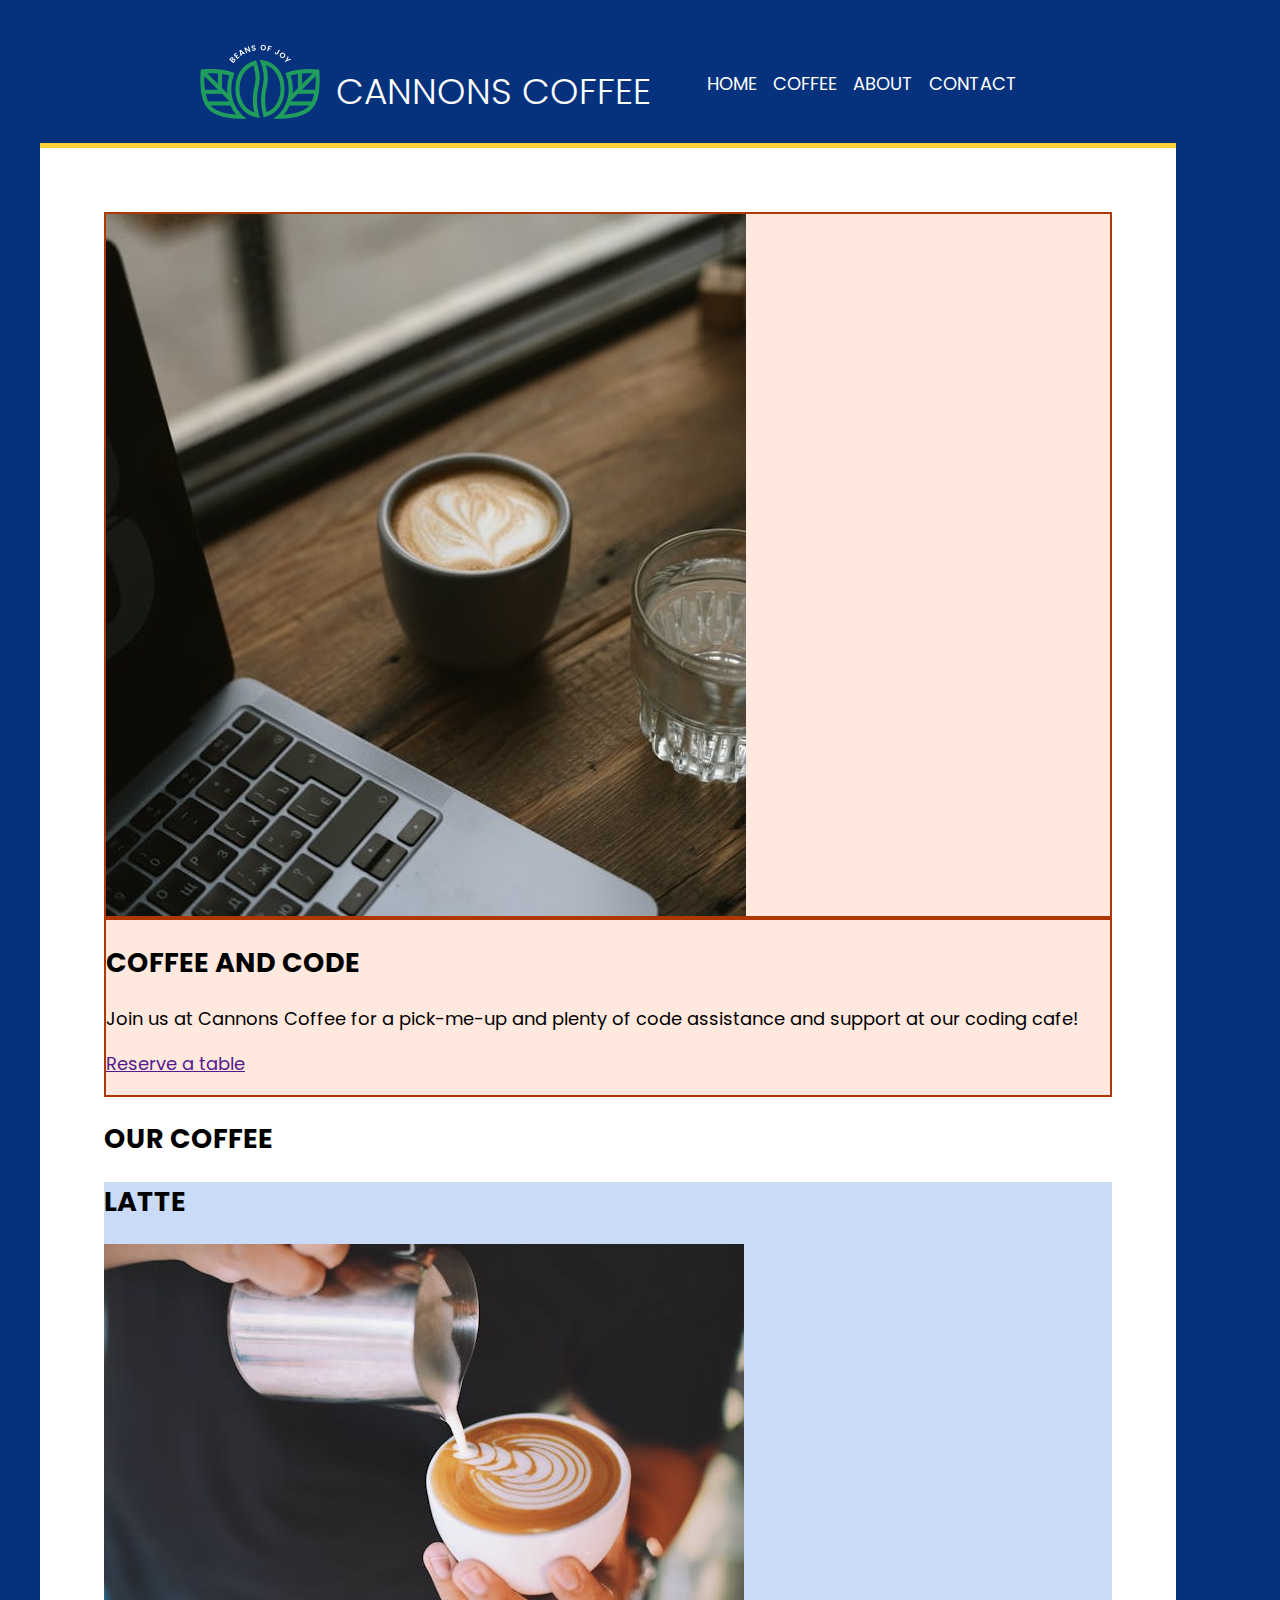
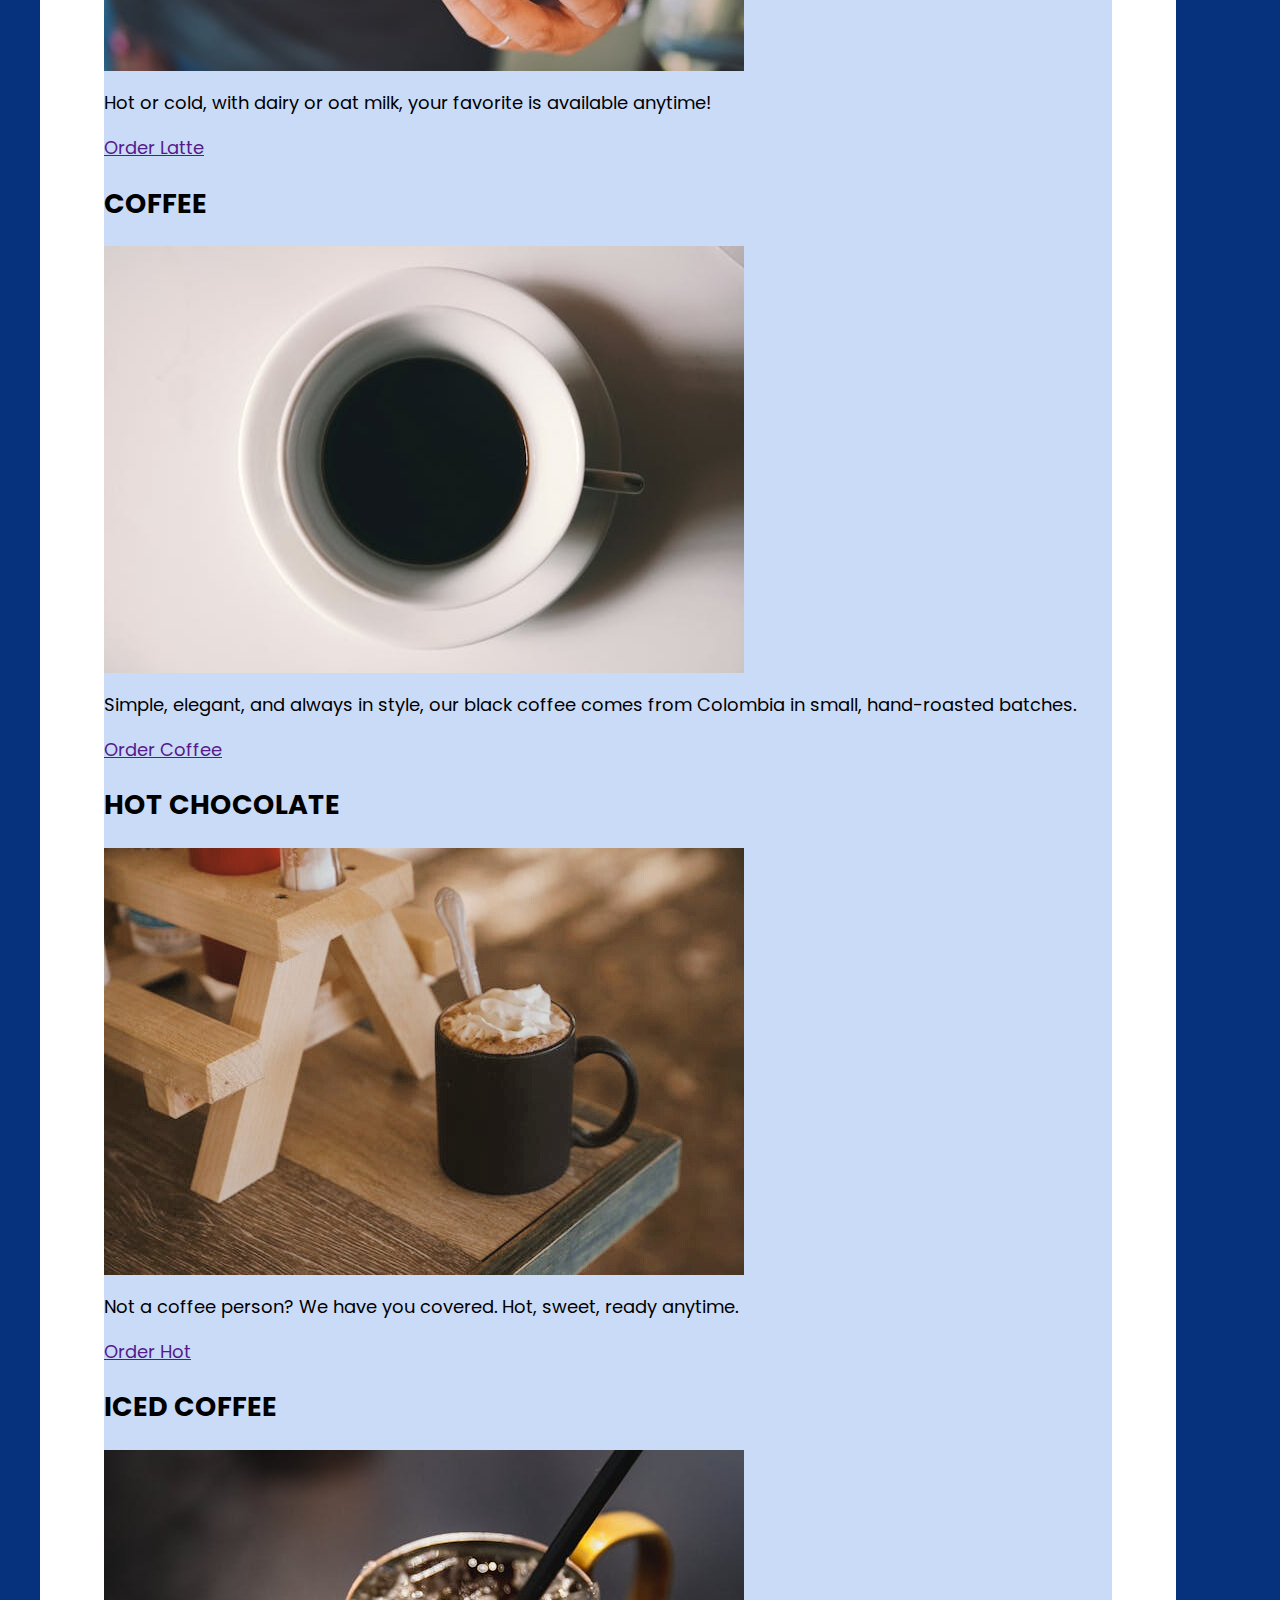
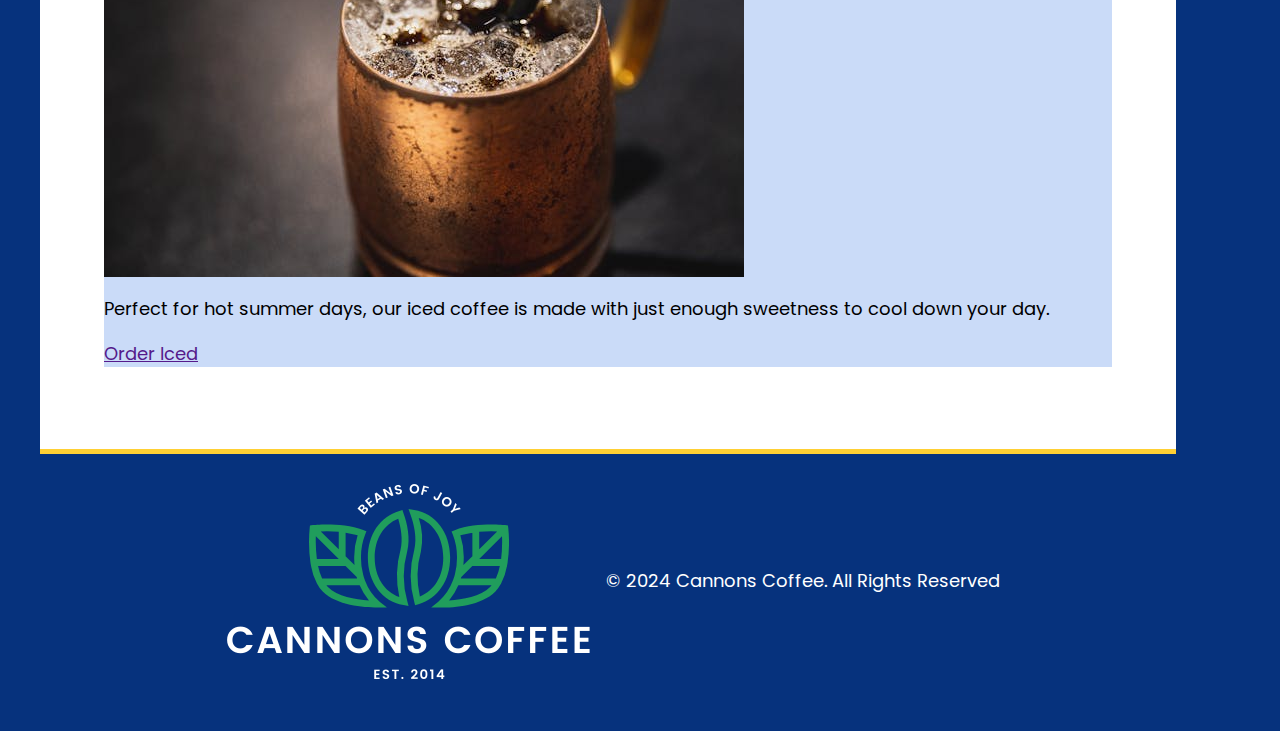
==== index.html @ 334e5f70 "update" ====
<head>
  <meta charset="UTF-8" />
  <meta name="viewport" content="width=device-width, initial-scale=1.0" />
  <title>cannons-coffee</title>
  <link rel="stylesheet" href="css/styles.css" />
</head>
<body>
  <div class="container">
    <header>
      <div class="logo">
        <a
          ><img src="images/logo-nav.webp" alt="Cannons Coffee, Beans of Joy"
        /></a>
        <h1>Cannons Coffee</h1>
      </div>
      <nav>
        <ul>
          <li><a href="index.html" target="blank"> Home </a></li>
          <li><a href="latte.html" target="_blank">Coffee</a></li>
          <li>
            <a href="https://www.starbucks.com/" target="_blank">About</a>
          </li>
          <li>
            <a href="mailto:lajoie.bradley2@gmail.com" target="_blank"
              >Contact</a
            >
          </li>
        </ul>
      </nav>
    </header>
    <main>
      <div class="parentone">
        <div class="child">
          <img
            src="images/coffee-computer.jpg"
            alt="Laptop with a cup of coffee and a glass of water"
          />
        </div>
        <div class="child">
          <h2>Coffee and Code</h2>
          <p>
            Join us at Cannons Coffee for a pick-me-up and plenty of code
            assistance and support at our coding cafe!
          </p>
          <p>
            <a href="" target="_blank" class="greenbutton">Reserve a table</a>
          </p>
        </div>
      </div>

      <h2>Our Coffee</h2>
      <div class="wrapper">
        <div class="coffeecard">
          <h2>Latte</h2>
          <img src="images/latte.jpg" alt="latte in a cup" />

          <p>
            Hot or cold, with dairy or oat milk, your favorite is available
            anytime!
          </p>
          <p><a href="" target="_blank" class="button">Order Latte</a></p>
        </div>

        <div class="coffeecard">
          <h2>Coffee</h2>
          <img src="images/coffee.jpg" alt="coffee in a cup" />

          <p>
            Simple, elegant, and always in style, our black coffee comes from
            Colombia in small, hand-roasted batches.
          </p>
          <p><a href="" target="_blank" class="button">Order Coffee</a></p>
        </div>

        <div class="coffeecard">
          <h2>Hot Chocolate</h2>
          <img
            src="images/hotchoc.jpg"
            alt="Hot Chocolate in a cup with whipped cream"
          />
          <p>
            Not a coffee person? We have you covered. Hot, sweet, ready anytime.
          </p>
          <p><a href="" target="_blank" class="button">Order Hot</a></p>
        </div>

        <div class="coffeecard">
          <h2>Iced Coffee</h2>
          <img src="images/iced.jpg" alt="Iced coffee in a mug with a straw" />

          <p>
            Perfect for hot summer days, our iced coffee is made with just
            enough sweetness to cool down your day.
          </p>
          <p><a href="" target="_blank" class="button">Order Iced</a></p>
        </div>
      </div>
    </main>

    <footer>
      <img
        src="images/logo-footer.webp"
        alt="Cannons Coffee, Beans of Joy! Est. 2014"
      />
      <p>&copy; 2024 Cannons Coffee. All Rights Reserved</p>
    </footer>
  </div>
</body>
---- css/styles.css ----
@import url("https://fonts.googleapis.com/css2?family=Poppins:ital,wght@0,100;0,200;0,300;0,400;0,500;0,600;0,700;0,800;0,900;1,100;1,200;1,300;1,400;1,500;1,600;1,700;1,800;1,900&display=swap");

:root {
  --black: #000000;
  --Catalina: #06327d;
  --Bluetiful: #2b70e4;
  --vegan: #209d5c;
  --Sunglow: #ffd034;
  --white: #ffffff;
  --lightblue: #cadbf8;
  --common-font: Poppins;
}

/* BASIC FORMATTING */
html {
  box-sizing: border-box;
}
*,
*:before,
*:after {
  box-sizing: inherit;
}
.container {
  max-width: 1200px;
  padding: 2rem;
  margin: center;
}
img {
  max-width: 100%;
}

body {
  font-family: var(--common-font);
  font-size: 1.125rem;
  color: var(--black);
  background-color: var(--Catalina);
}

.wrapper {
  font-family: var(--common-font);
  max-width: 1200px;
  padding: 0;
  margin: 0 auto;
  background-color: var(--lightblue);
}

main {
  background-color: var(--white);
  padding: 4rem;
  text-align: left;
  border-bottom: 5px solid var(--Sunglow);
  border-top: 5px solid var(--Sunglow);
}
.parent {
}
.logo {
  display: flex;
  flex-wrap: center;
  gap: 1rem;
}

header {
  color: var(--white);
  text-transform: uppercase;
  font-weight: normal;
  display: flex;
  flex-flow: row wrap;
  justify-content: center;
  align-items: center;
  gap: 1rem;
}
h1 {
  font-weight: 300;
}
nav ul {
  list-style: none;
  padding-bottom: 1rem;
  margin: 0;
  display: flex;
  flex-flow: row wrap;
  gap: 1rem;
  justify-content: center;
}
nav a {
  color: var(--white);
  text-decoration: none;
  display: block;
}

h2 {
  text-transform: uppercase;
  text-decoration: none;
}

.parent {
  display: grid;
  grid-template-columns: 1fr 1fr;
  gap: 1rem;
}
.child {
  border: 2px solid #af3702;
  background-color: #ffe8de;
}

.header {
}
footer {
  display: flex;
  flex-flow: row wrap;
  justify-content: center;
  align-items: center;
  text-align: center;
  color: var(--white);
  padding-top: 1rem;
}

@media (min-width: 700px) {
  .parent {
    grid-template-columns: 1 fr 1fr;
  }
  .box5 {
    grid-column: 1/3;
  }
}

@media (min-width: 900px) {
  .parent {
    grid-template-columns: 1fr 1fr 1fr 1fr;
  }
}
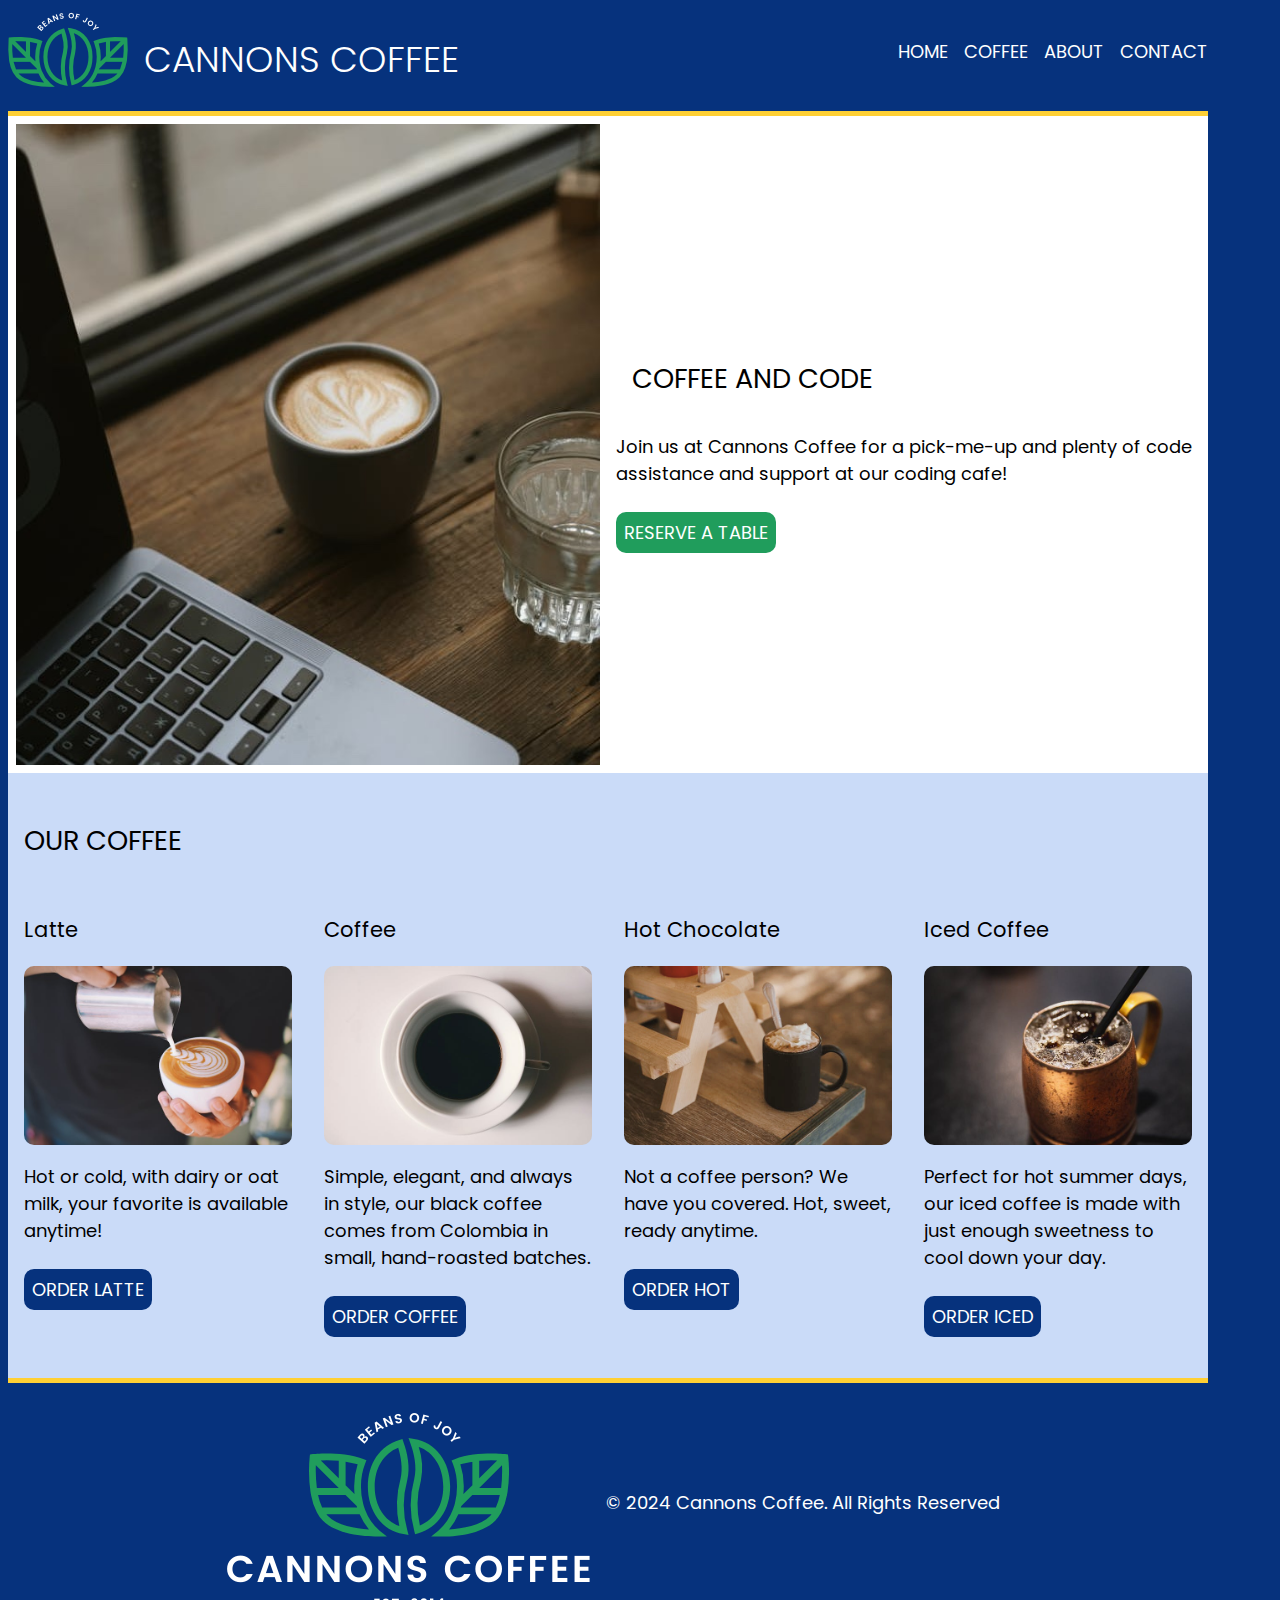
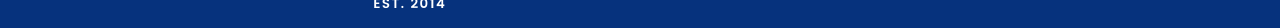
==== commit 9a8c1e15: "updated css" ====
--- a/index.html
+++ b/index.html
@@ -47,33 +47,33 @@
           </p>
         </div>
       </div>
+      <div class="ourcoffee"><h2>Our Coffee</h2></div>
 
-      <h2>Our Coffee</h2>
-      <div class="wrapper">
+      <div class="parenttwo">
         <div class="coffeecard">
-          <h2>Latte</h2>
+          <h3>Latte</h3>
           <img src="images/latte.jpg" alt="latte in a cup" />
 
           <p>
             Hot or cold, with dairy or oat milk, your favorite is available
             anytime!
           </p>
-          <p><a href="" target="_blank" class="button">Order Latte</a></p>
+          <p><a href="" target="_blank" class="bluebutton">Order Latte</a></p>
         </div>
 
         <div class="coffeecard">
-          <h2>Coffee</h2>
+          <h3>Coffee</h3>
           <img src="images/coffee.jpg" alt="coffee in a cup" />
 
           <p>
             Simple, elegant, and always in style, our black coffee comes from
             Colombia in small, hand-roasted batches.
           </p>
-          <p><a href="" target="_blank" class="button">Order Coffee</a></p>
+          <p><a href="" target="_blank" class="bluebutton">Order Coffee</a></p>
         </div>
 
         <div class="coffeecard">
-          <h2>Hot Chocolate</h2>
+          <h3>Hot Chocolate</h3>
           <img
             src="images/hotchoc.jpg"
             alt="Hot Chocolate in a cup with whipped cream"
@@ -81,18 +81,18 @@
           <p>
             Not a coffee person? We have you covered. Hot, sweet, ready anytime.
           </p>
-          <p><a href="" target="_blank" class="button">Order Hot</a></p>
+          <p><a href="" target="_blank" class="bluebutton">Order Hot</a></p>
         </div>
 
         <div class="coffeecard">
-          <h2>Iced Coffee</h2>
+          <h3>Iced Coffee</h3>
           <img src="images/iced.jpg" alt="Iced coffee in a mug with a straw" />
 
           <p>
             Perfect for hot summer days, our iced coffee is made with just
             enough sweetness to cool down your day.
           </p>
-          <p><a href="" target="_blank" class="button">Order Iced</a></p>
+          <p><a href="" target="_blank" class="bluebutton">Order Iced</a></p>
         </div>
       </div>
     </main>
--- a/css/styles.css
+++ b/css/styles.css
@@ -9,6 +9,7 @@
   --white: #ffffff;
   --lightblue: #cadbf8;
   --common-font: Poppins;
+  --radius: 10px;
 }
 
 /* BASIC FORMATTING */
@@ -22,43 +23,22 @@
 }
 .container {
   max-width: 1200px;
-  padding: 2rem;
   margin: center;
 }
 img {
   max-width: 100%;
 }
-
-body {
-  font-family: var(--common-font);
-  font-size: 1.125rem;
-  color: var(--black);
-  background-color: var(--Catalina);
-}
-
-.wrapper {
-  font-family: var(--common-font);
-  max-width: 1200px;
-  padding: 0;
-  margin: 0 auto;
-  background-color: var(--lightblue);
-}
-
 main {
-  background-color: var(--white);
-  padding: 4rem;
   text-align: left;
   border-bottom: 5px solid var(--Sunglow);
   border-top: 5px solid var(--Sunglow);
 }
-.parent {
-}
+
 .logo {
   display: flex;
   flex-wrap: center;
   gap: 1rem;
 }
-
 header {
   color: var(--white);
   text-transform: uppercase;
@@ -69,9 +49,7 @@
   align-items: center;
   gap: 1rem;
 }
-h1 {
-  font-weight: 300;
-}
+
 nav ul {
   list-style: none;
   padding-bottom: 1rem;
@@ -87,44 +65,108 @@
   display: block;
 }
 
+body {
+  font-family: var(--common-font);
+  font-size: 1.125rem;
+  color: var(--black);
+  background-color: var(--Catalina);
+}
+
+.wrapper {
+  font-family: var(--common-font);
+  max-width: 1200px;
+  margin: 0 auto;
+  background-color: var(--lightblue);
+}
+
+h1 {
+  font-weight: 300;
+}
 h2 {
   text-transform: uppercase;
   text-decoration: none;
+  font-weight: 400;
+  margin: auto;
+  padding: 1rem;
+  padding-top: 3rem;
+}
+h3 {
+  font-weight: 400;
+}
+p {
+  margin-bottom: 2rem;
+}
+.parentone {
+  display: grid;
+  grid-template-columns: 1fr 1fr;
+  align-items: center;
+  gap: 1rem;
+  padding: 0.5rem;
+  background-color: var(--white);
+}
+.child {
+  text-align: left;
 }
 
-.parent {
-  display: grid;
-  grid-template-columns: 1fr 1fr;
-  gap: 1rem;
-}
-.child {
-  border: 2px solid #af3702;
-  background-color: #ffe8de;
+.greenbutton {
+  background-color: var(--vegan);
+  color: var(--white);
+  padding: 0.5rem;
+  margin-top: 2rem;
+  border-radius: var(--radius);
+  text-decoration: none;
+  text-transform: uppercase;
 }
 
-.header {
+.ourcoffee {
+  background-color: var(--lightblue);
+}
+.parenttwo {
+  background-color: var(--lightblue);
+  display: grid;
+  grid-template-columns: 1fr;
+  gap: 2rem;
+  padding: 1rem;
+}
+.coffeecard img {
+  border-radius: var(--radius);
+}
+
+.bluebutton {
+  background-color: var(--Catalina);
+  color: var(--white);
+  padding: 0.5rem;
+  margin-top: 2rem;
+  border-radius: var(--radius);
+  text-decoration: none;
+  text-transform: uppercase;
 }
 footer {
   display: flex;
   flex-flow: row wrap;
   justify-content: center;
   align-items: center;
-  text-align: center;
   color: var(--white);
   padding-top: 1rem;
 }
 
 @media (min-width: 700px) {
-  .parent {
-    grid-template-columns: 1 fr 1fr;
+  .parenttwo {
+    grid-template-columns: 1fr 1fr;
   }
-  .box5 {
-    grid-column: 1/3;
+  .logo {
+    margin: 0;
   }
 }
 
 @media (min-width: 900px) {
-  .parent {
+  .parenttwo {
     grid-template-columns: 1fr 1fr 1fr 1fr;
   }
+  header {
+    justify-content: space-between;
+  }
+  .parentone {
+    margin: auto;
+  }
 }
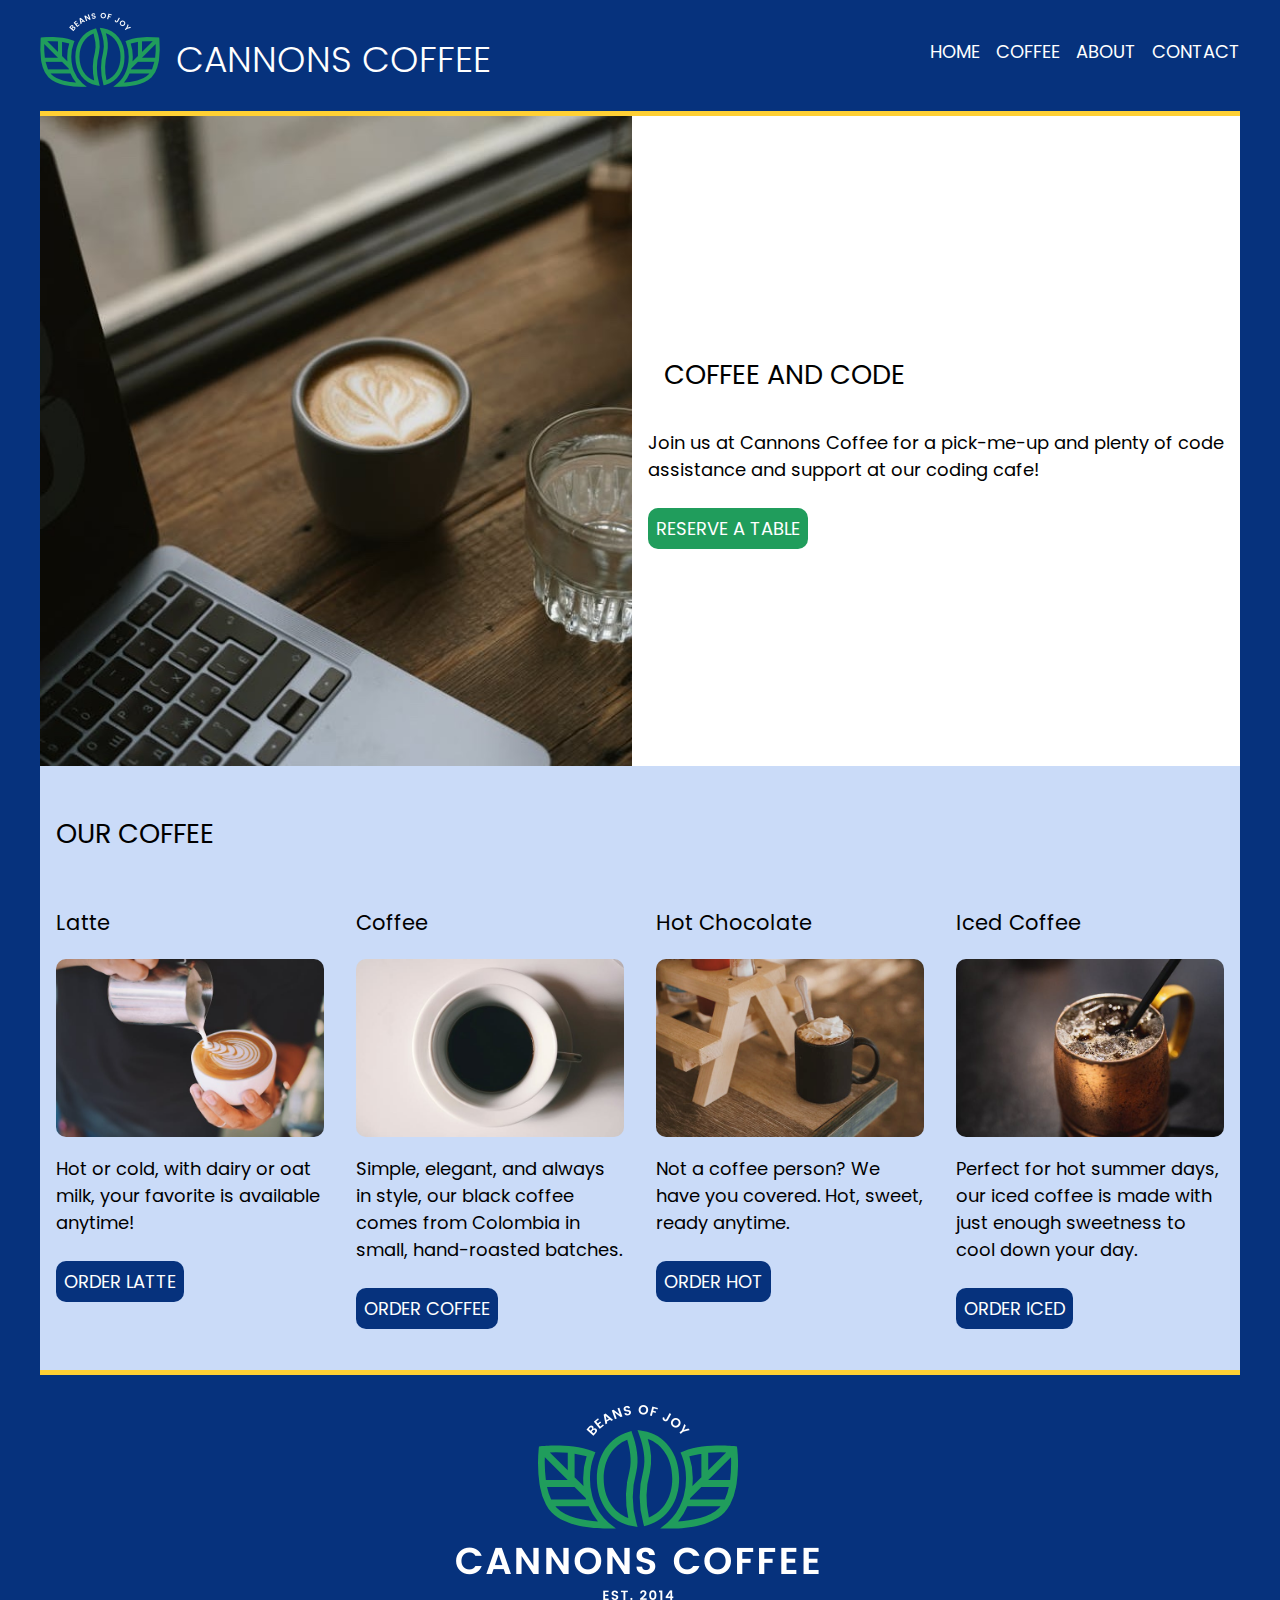
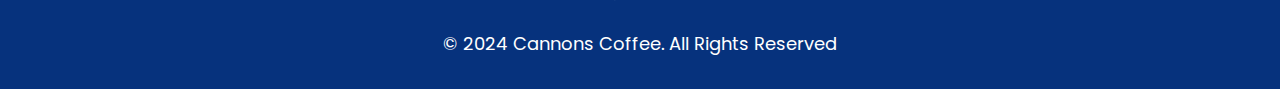
==== commit 5a2263d3: "added about page" ====
--- a/index.html
+++ b/index.html
@@ -18,7 +18,7 @@
           <li><a href="index.html" target="blank"> Home </a></li>
           <li><a href="latte.html" target="_blank">Coffee</a></li>
           <li>
-            <a href="https://www.starbucks.com/" target="_blank">About</a>
+            <a href="about.html" target="_blank">About</a>
           </li>
           <li>
             <a href="mailto:lajoie.bradley2@gmail.com" target="_blank"
--- a/css/styles.css
+++ b/css/styles.css
@@ -23,13 +23,12 @@
 }
 .container {
   max-width: 1200px;
-  margin: center;
+  margin: auto;
 }
 img {
   max-width: 100%;
 }
 main {
-  text-align: left;
   border-bottom: 5px solid var(--Sunglow);
   border-top: 5px solid var(--Sunglow);
 }
@@ -72,13 +71,6 @@
   background-color: var(--Catalina);
 }
 
-.wrapper {
-  font-family: var(--common-font);
-  max-width: 1200px;
-  margin: 0 auto;
-  background-color: var(--lightblue);
-}
-
 h1 {
   font-weight: 300;
 }
@@ -99,7 +91,7 @@
 .parentone {
   display: grid;
   grid-template-columns: 1fr 1fr;
-  align-items: center;
+  /* align-items: center; */
   gap: 1rem;
   padding: 0.5rem;
   background-color: var(--white);
@@ -142,31 +134,38 @@
   text-transform: uppercase;
 }
 footer {
-  display: flex;
-  flex-flow: row wrap;
-  justify-content: center;
-  align-items: center;
+  text-align: center;
+  /* align-items: center; */
   color: var(--white);
   padding-top: 1rem;
 }
 
 @media (min-width: 700px) {
+  .parentone {
+    padding: 0;
+    padding-left: 1rem;
+  }
   .parenttwo {
     grid-template-columns: 1fr 1fr;
   }
   .logo {
     margin: 0;
   }
+  footer {
+    text-align: center;
+  }
 }
 
 @media (min-width: 900px) {
+  .parentone {
+    text-align: left;
+    align-items: center;
+    padding: 0;
+  }
   .parenttwo {
     grid-template-columns: 1fr 1fr 1fr 1fr;
   }
   header {
     justify-content: space-between;
   }
-  .parentone {
-    margin: auto;
-  }
 }
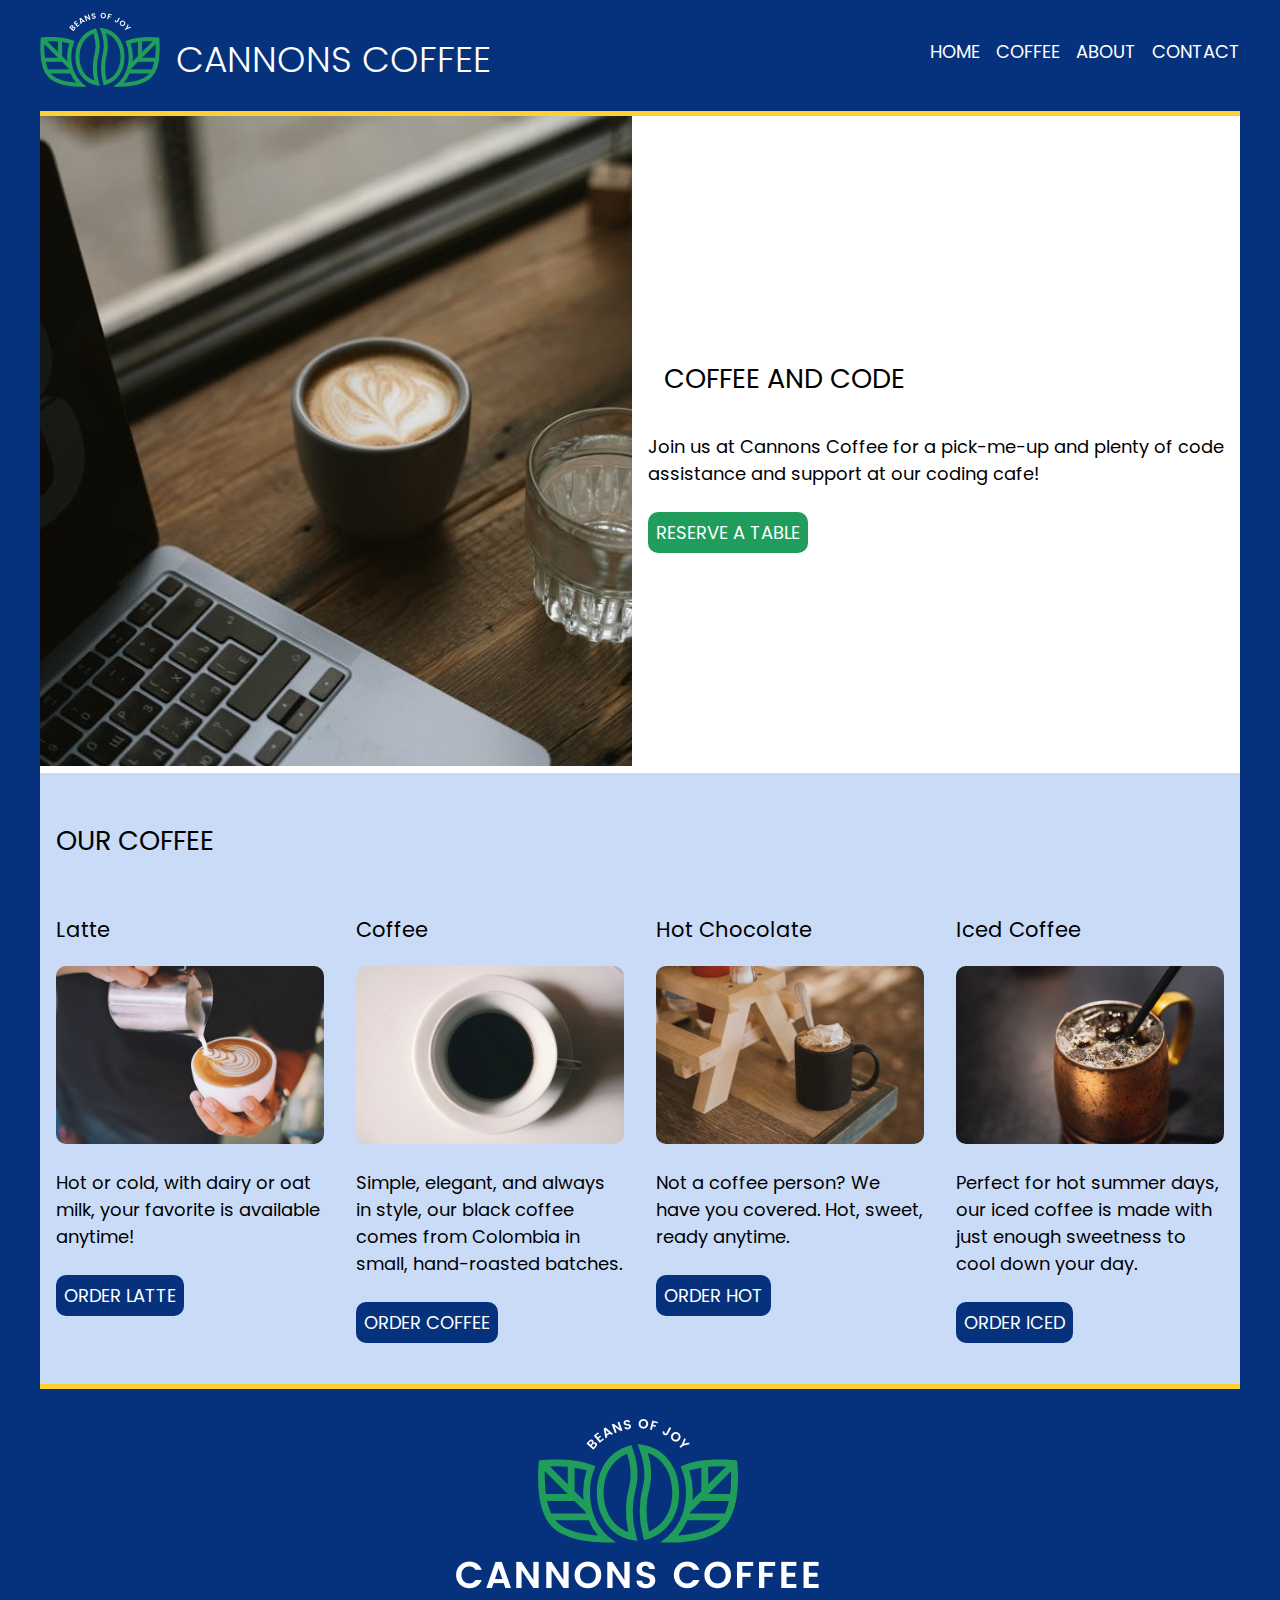
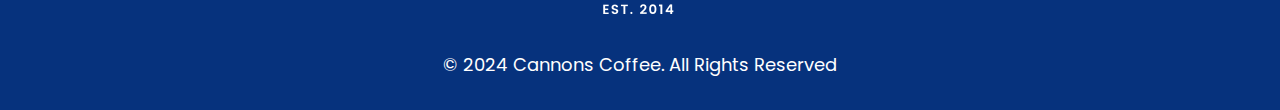
==== commit b5879487: "updated html5" ====
--- a/index.html
+++ b/index.html
@@ -1,108 +1,117 @@
-<head>
-  <meta charset="UTF-8" />
-  <meta name="viewport" content="width=device-width, initial-scale=1.0" />
-  <title>cannons-coffee</title>
-  <link rel="stylesheet" href="css/styles.css" />
-</head>
-<body>
-  <div class="container">
-    <header>
-      <div class="logo">
-        <a
-          ><img src="images/logo-nav.webp" alt="Cannons Coffee, Beans of Joy"
-        /></a>
-        <h1>Cannons Coffee</h1>
-      </div>
-      <nav>
-        <ul>
-          <li><a href="index.html" target="blank"> Home </a></li>
-          <li><a href="latte.html" target="_blank">Coffee</a></li>
-          <li>
-            <a href="about.html" target="_blank">About</a>
-          </li>
-          <li>
-            <a href="mailto:lajoie.bradley2@gmail.com" target="_blank"
-              >Contact</a
-            >
-          </li>
-        </ul>
-      </nav>
-    </header>
-    <main>
-      <div class="parentone">
-        <div class="child">
-          <img
-            src="images/coffee-computer.jpg"
-            alt="Laptop with a cup of coffee and a glass of water"
-          />
+<!DOCTYPE html>
+<html lang="en">
+  <head>
+    <meta charset="UTF-8" />
+    <meta name="viewport" content="width=device-width, initial-scale=1.0" />
+    <title>Document</title>
+    <link rel="stylesheet" href="css/styles.css" />
+  </head>
+  <body>
+    <div class="container">
+      <header>
+        <div class="logo">
+          <a
+            ><img src="images/logo-nav.webp" alt="Cannons Coffee, Beans of Joy"
+          /></a>
+          <h1>Cannons Coffee</h1>
         </div>
-        <div class="child">
-          <h2>Coffee and Code</h2>
-          <p>
-            Join us at Cannons Coffee for a pick-me-up and plenty of code
-            assistance and support at our coding cafe!
-          </p>
-          <p>
-            <a href="" target="_blank" class="greenbutton">Reserve a table</a>
-          </p>
+        <nav>
+          <ul>
+            <li><a href="index.html" target="blank"> Home </a></li>
+            <li><a href="latte.html" target="_blank">Coffee</a></li>
+            <li>
+              <a href="about.html" target="_blank">About</a>
+            </li>
+            <li>
+              <a href="mailto:lajoie.bradley2@gmail.com" target="_blank"
+                >Contact</a
+              >
+            </li>
+          </ul>
+        </nav>
+      </header>
+      <main>
+        <div class="parentone">
+          <div class="child">
+            <img
+              src="images/coffee-computer.jpg"
+              alt="Laptop with a cup of coffee and a glass of water"
+            />
+          </div>
+          <div class="child">
+            <h2>Coffee and Code</h2>
+            <p>
+              Join us at Cannons Coffee for a pick-me-up and plenty of code
+              assistance and support at our coding cafe!
+            </p>
+            <p>
+              <a href="" target="_blank" class="greenbutton">Reserve a table</a>
+            </p>
+          </div>
         </div>
-      </div>
-      <div class="ourcoffee"><h2>Our Coffee</h2></div>
+        <div class="ourcoffee"><h2>Our Coffee</h2></div>
 
-      <div class="parenttwo">
-        <div class="coffeecard">
-          <h3>Latte</h3>
-          <img src="images/latte.jpg" alt="latte in a cup" />
+        <div class="parenttwo">
+          <div class="coffeecard">
+            <h3>Latte</h3>
+            <img src="images/latte.jpg" alt="latte in a cup" />
 
-          <p>
-            Hot or cold, with dairy or oat milk, your favorite is available
-            anytime!
-          </p>
-          <p><a href="" target="_blank" class="bluebutton">Order Latte</a></p>
+            <p>
+              Hot or cold, with dairy or oat milk, your favorite is available
+              anytime!
+            </p>
+            <p><a href="" target="_blank" class="bluebutton">Order Latte</a></p>
+          </div>
+
+          <div class="coffeecard">
+            <h3>Coffee</h3>
+            <img src="images/coffee.jpg" alt="coffee in a cup" />
+
+            <p>
+              Simple, elegant, and always in style, our black coffee comes from
+              Colombia in small, hand-roasted batches.
+            </p>
+            <p>
+              <a href="" target="_blank" class="bluebutton">Order Coffee</a>
+            </p>
+          </div>
+
+          <div class="coffeecard">
+            <h3>Hot Chocolate</h3>
+            <img
+              src="images/hotchoc.jpg"
+              alt="Hot Chocolate in a cup with whipped cream"
+            />
+            <p>
+              Not a coffee person? We have you covered. Hot, sweet, ready
+              anytime.
+            </p>
+            <p><a href="" target="_blank" class="bluebutton">Order Hot</a></p>
+          </div>
+
+          <div class="coffeecard">
+            <h3>Iced Coffee</h3>
+            <img
+              src="images/iced.jpg"
+              alt="Iced coffee in a mug with a straw"
+            />
+
+            <p>
+              Perfect for hot summer days, our iced coffee is made with just
+              enough sweetness to cool down your day.
+            </p>
+            <p><a href="" target="_blank" class="bluebutton">Order Iced</a></p>
+          </div>
         </div>
+      </main>
 
-        <div class="coffeecard">
-          <h3>Coffee</h3>
-          <img src="images/coffee.jpg" alt="coffee in a cup" />
-
-          <p>
-            Simple, elegant, and always in style, our black coffee comes from
-            Colombia in small, hand-roasted batches.
-          </p>
-          <p><a href="" target="_blank" class="bluebutton">Order Coffee</a></p>
-        </div>
-
-        <div class="coffeecard">
-          <h3>Hot Chocolate</h3>
-          <img
-            src="images/hotchoc.jpg"
-            alt="Hot Chocolate in a cup with whipped cream"
-          />
-          <p>
-            Not a coffee person? We have you covered. Hot, sweet, ready anytime.
-          </p>
-          <p><a href="" target="_blank" class="bluebutton">Order Hot</a></p>
-        </div>
-
-        <div class="coffeecard">
-          <h3>Iced Coffee</h3>
-          <img src="images/iced.jpg" alt="Iced coffee in a mug with a straw" />
-
-          <p>
-            Perfect for hot summer days, our iced coffee is made with just
-            enough sweetness to cool down your day.
-          </p>
-          <p><a href="" target="_blank" class="bluebutton">Order Iced</a></p>
-        </div>
-      </div>
-    </main>
-
-    <footer>
-      <img
-        src="images/logo-footer.webp"
-        alt="Cannons Coffee, Beans of Joy! Est. 2014"
-      />
-      <p>&copy; 2024 Cannons Coffee. All Rights Reserved</p>
-    </footer>
-  </div>
-</body>
+      <footer>
+        <img
+          src="images/logo-footer.webp"
+          alt="Cannons Coffee, Beans of Joy! Est. 2014"
+        />
+        <p>&copy; 2024 Cannons Coffee. All Rights Reserved</p>
+      </footer>
+    </div>
+  </body>
+</html>
--- a/css/styles.css
+++ b/css/styles.css
@@ -133,6 +133,38 @@
   text-decoration: none;
   text-transform: uppercase;
 }
+.aboutcoffee {
+  display: grid;
+  grid-template-columns: 1fr;
+  text-align: center;
+  font-weight: 600;
+  font-size: 2rem;
+  color: var(--white);
+  background-color: var(--Bluetiful);
+  border: double 1rem var(--Sunglow);
+  margin: 0;
+  padding: 3rem;
+}
+.parentthree {
+  display: grid;
+  grid-template-columns: 1fr;
+  background-color: var(--lightblue);
+  gap: 1rem;
+  padding: 1rem;
+}
+.aboutcard img {
+  border-radius: var(--radius);
+}
+.aboutcard {
+  background-color: var(--lightblue);
+  justify-content: center;
+  align-items: center;
+  text-align: center;
+}
+.aboutcard h3 {
+  font-weight: 700;
+  text-transform: uppercase;
+}
 footer {
   text-align: center;
   /* align-items: center; */
@@ -147,6 +179,20 @@
   }
   .parenttwo {
     grid-template-columns: 1fr 1fr;
+  }
+  .parentthree {
+    grid-template-columns: 1fr 1fr;
+    grid-template-rows: 1fr 1fr 1fr 1fr;
+  }
+  .aboutcoffee {
+    display: grid;
+    grid-column: 1/3;
+    justify-items: center;
+    flex-wrap: wrap;
+  }
+  .aboutcard {
+    justify-content: center;
+    text-align: left;
   }
   .logo {
     margin: 0;
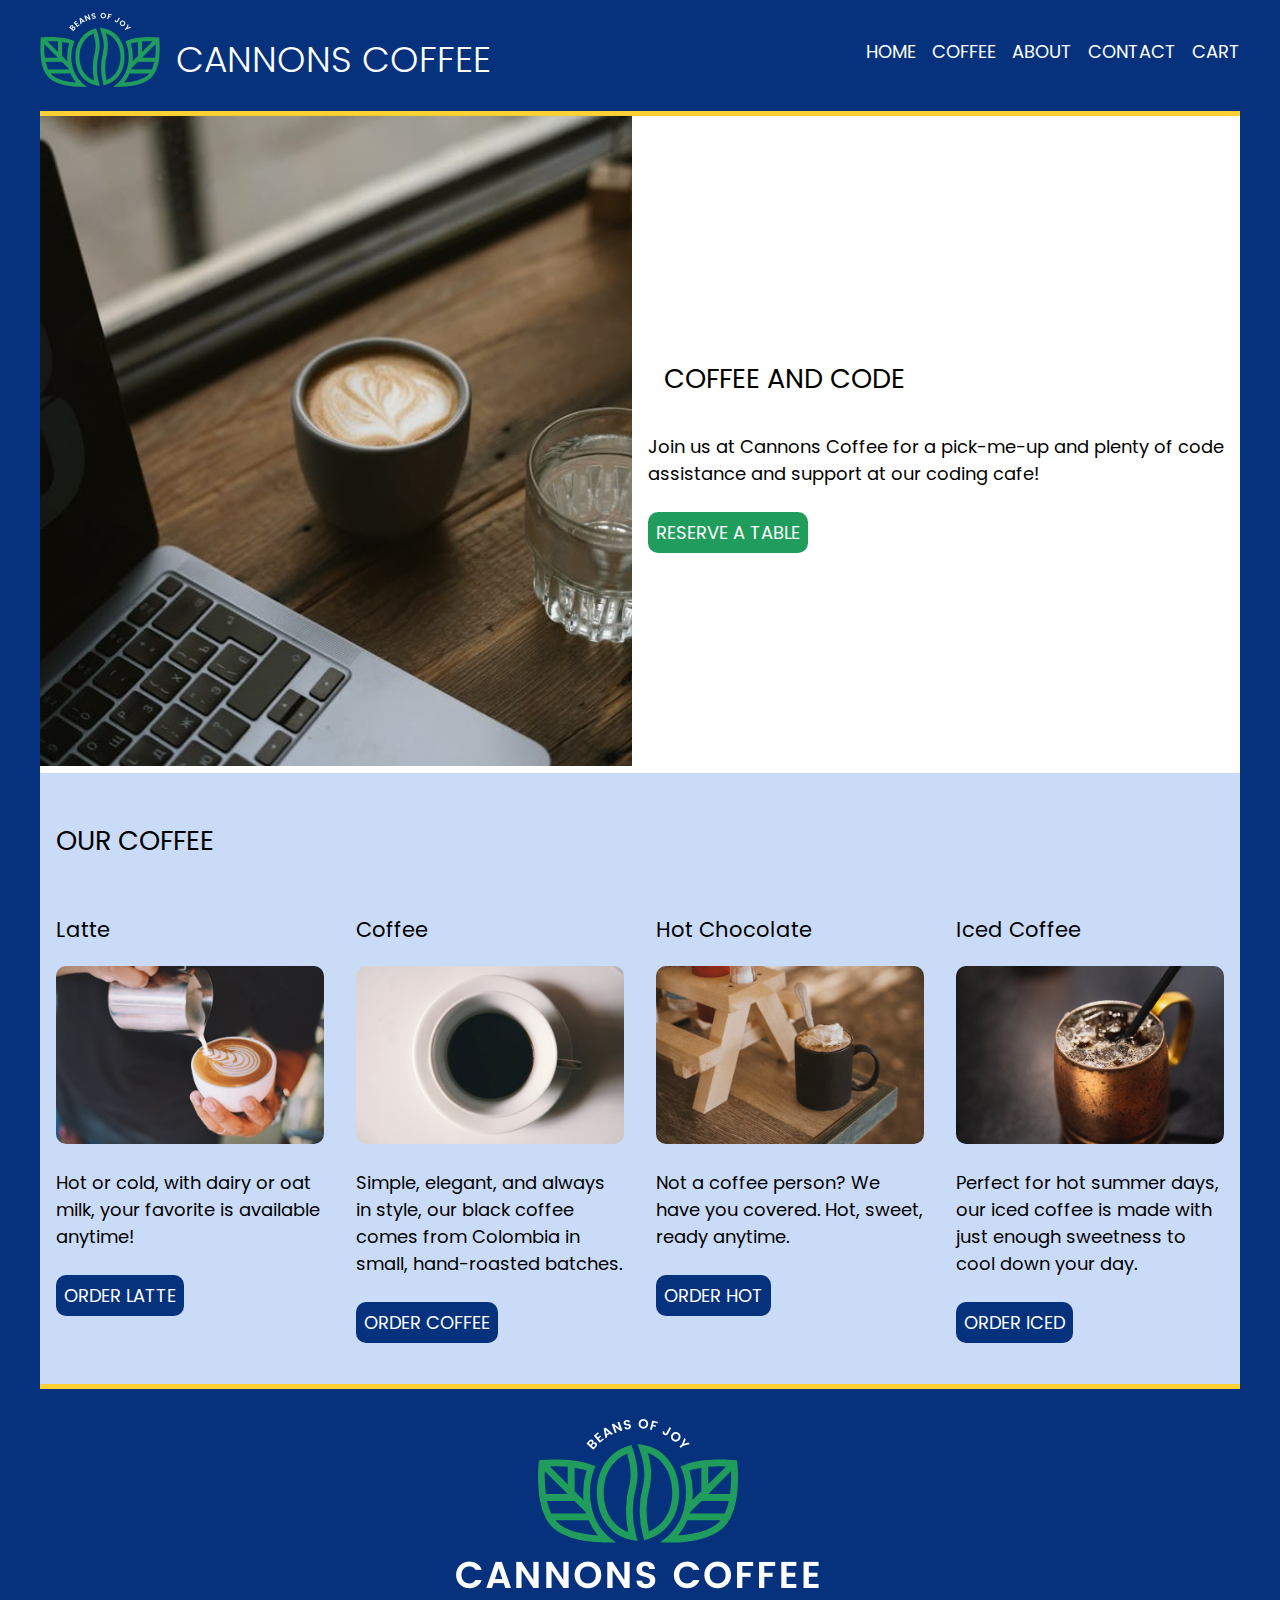
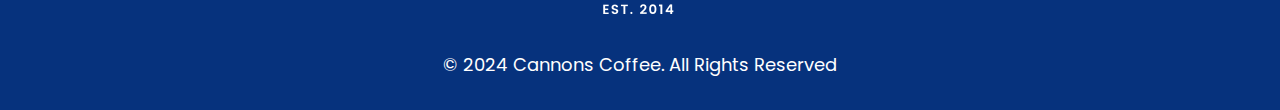
==== commit 343447d8: "updated js" ====
--- a/index.html
+++ b/index.html
@@ -23,9 +23,10 @@
               <a href="about.html" target="_blank">About</a>
             </li>
             <li>
-              <a href="mailto:lajoie.bradley2@gmail.com" target="_blank"
-                >Contact</a
-              >
+              <a href="contact.html" target="_blank">Contact</a>
+            </li>
+            <li>
+              <a href="cart.html" target="_blank">cart</a>
             </li>
           </ul>
         </nav>
@@ -113,5 +114,6 @@
         <p>&copy; 2024 Cannons Coffee. All Rights Reserved</p>
       </footer>
     </div>
+    <script src="js/custom.js"></script>
   </body>
 </html>
--- a/css/styles.css
+++ b/css/styles.css
@@ -165,6 +165,68 @@
   font-weight: 700;
   text-transform: uppercase;
 }
+
+/* below is the css for Cart and contact pages */
+
+form {
+  max-width: 400px;
+  margin: 40px auto;
+  padding: 20px;
+  background: #f9f9f9;
+  border-radius: 10px;
+  font-family: Arial, sans-serif;
+  box-shadow: 0 4px 10px rgba(0, 0, 0, 0.1);
+}
+
+label {
+  font-weight: bold;
+  display: block;
+  margin-top: 10px;
+  color: #444;
+}
+
+input[type="text"],
+input[type="email"],
+select,
+textarea {
+  width: 100%;
+  padding: 8px;
+  margin-top: 4px;
+  border: 1px solid #ccc;
+  border-radius: 5px;
+  box-sizing: border-box;
+}
+
+fieldset {
+  border: none;
+  padding: 0;
+  margin-top: 10px;
+}
+
+legend {
+  font-weight: bold;
+  margin-bottom: 5px;
+}
+
+input[type="checkbox"] {
+  margin-right: 8px;
+}
+button {
+  display: block;
+  width: 100%;
+  padding: 10px;
+  margin-top: 20px;
+  background-color: var(--Bluetiful);
+  color: white;
+  border: none;
+  border-radius: 5px;
+  font-size: 16px;
+  cursor: pointer;
+}
+
+button:hover {
+  background-color: var(--vegan);
+}
 footer {
   text-align: center;
   /* align-items: center; */
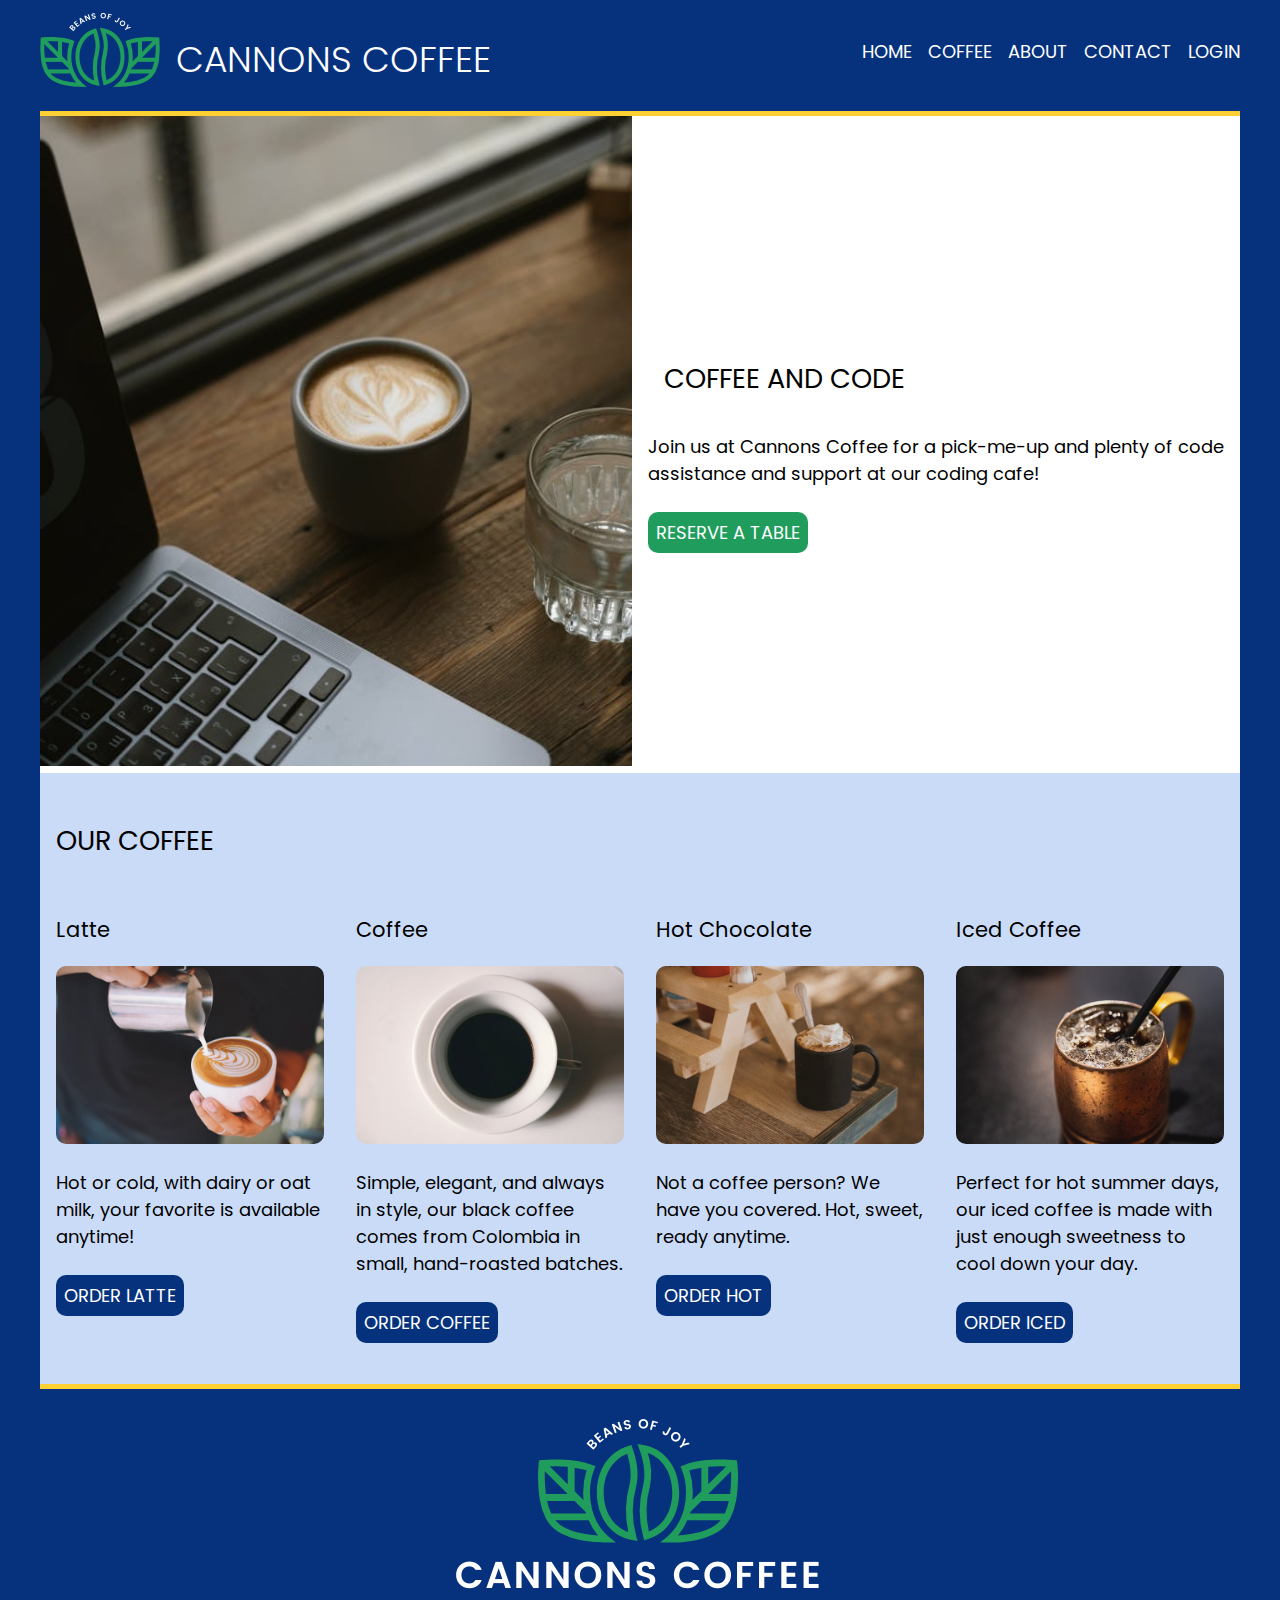
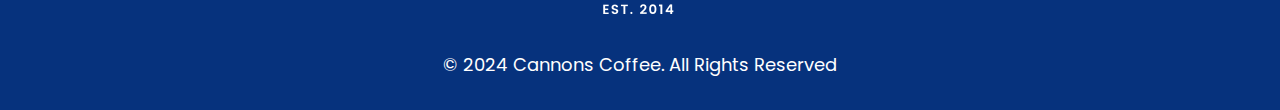
==== commit 8bb5c6b1: "updated css" ====
--- a/index.html
+++ b/index.html
@@ -26,7 +26,7 @@
               <a href="contact.html" target="_blank">Contact</a>
             </li>
             <li>
-              <a href="cart.html" target="_blank">cart</a>
+              <a href="cart.html" target="_blank">Login</a>
             </li>
           </ul>
         </nav>
--- a/css/styles.css
+++ b/css/styles.css
@@ -168,6 +168,12 @@
 
 /* below is the css for Cart and contact pages */
 
+.continer {
+  align-items: center;
+}
+.parentfour {
+  align-items: center;
+}
 form {
   max-width: 400px;
   margin: 40px auto;
